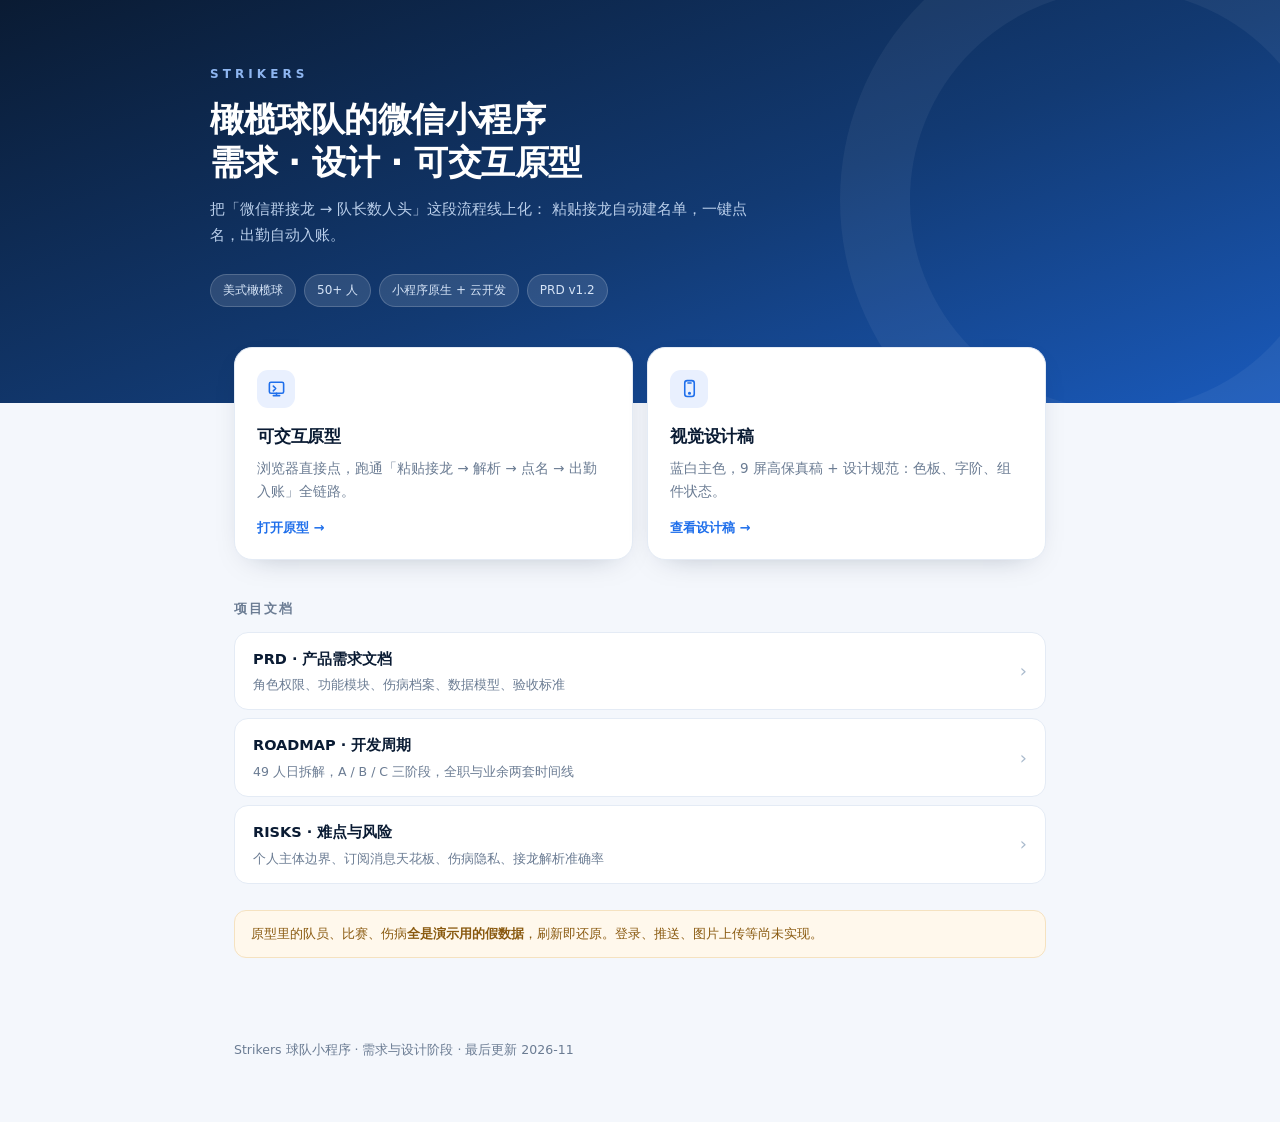
==== index.html @ 8748aaa1 "docs: 增加项目落地页（原型 / 设计稿 / 文档入口）" ====
<!DOCTYPE html>
<html lang="zh-CN">
<head>
<meta charset="utf-8">
<meta name="viewport" content="width=device-width,initial-scale=1">
<meta name="theme-color" content="#0A1B33">
<title>Strikers 球队小程序 · 项目首页</title>
<style>
  :root{
    --ink:#0A1B33; --blue:#1F6FEB; --blue-l:#E9F0FE; --bg:#F4F7FC;
    --muted:#6B7C93; --line:#E4EBF5; --white:#fff;
  }
  *{box-sizing:border-box;margin:0;padding:0}
  body{
    font:15px/1.7 -apple-system,"PingFang SC","Microsoft YaHei",system-ui,sans-serif;
    color:var(--ink); background:var(--bg); -webkit-font-smoothing:antialiased;
  }
  .hero{
    background:linear-gradient(160deg,#0A1B33 0%,#123A73 55%,#1F6FEB 130%);
    color:#fff; padding:64px 24px 96px; position:relative; overflow:hidden;
  }
  .hero::after{
    content:""; position:absolute; right:-120px; top:-80px; width:420px; height:420px;
    border-radius:50%; border:70px solid rgba(255,255,255,.05);
  }
  .wrap{max-width:860px;margin:0 auto;position:relative;z-index:1}
  .brand{font-size:12px;letter-spacing:.34em;color:#8FB6F0;font-weight:700;margin-bottom:14px}
  h1{font-size:34px;line-height:1.25;letter-spacing:-.5px}
  .sub{margin-top:14px;color:#B9CEEA;font-size:15px;max-width:560px}
  .meta{margin-top:26px;display:flex;gap:8px;flex-wrap:wrap}
  .pill{
    font-size:12px;padding:5px 12px;border-radius:999px;
    background:rgba(255,255,255,.12);border:1px solid rgba(255,255,255,.18);color:#D6E4F7;
  }
  main{max-width:860px;margin:-56px auto 0;padding:0 24px 80px;position:relative;z-index:2}
  .grid{display:grid;gap:14px;grid-template-columns:1fr 1fr}
  @media(max-width:640px){.grid{grid-template-columns:1fr}h1{font-size:26px}.hero{padding:48px 20px 88px}}

  a.card{
    display:block;background:var(--white);border-radius:18px;padding:22px 22px 20px;
    text-decoration:none;color:inherit;border:1px solid var(--line);
    box-shadow:0 10px 30px -18px rgba(10,27,51,.35);
    transition:transform .16s ease,box-shadow .16s ease,border-color .16s ease;
  }
  a.card:hover{transform:translateY(-2px);border-color:#C9DBF6;box-shadow:0 16px 34px -18px rgba(31,111,235,.42)}
  .ico{
    width:38px;height:38px;border-radius:11px;background:var(--blue-l);color:var(--blue);
    display:flex;align-items:center;justify-content:center;margin-bottom:14px;
  }
  .ico svg{width:19px;height:19px}
  .card h2{font-size:17px;letter-spacing:-.2px}
  .card p{color:var(--muted);font-size:13.5px;margin-top:6px}
  .go{margin-top:14px;color:var(--blue);font-size:13px;font-weight:600}
  .go span{display:inline-block;transition:transform .16s ease}
  a.card:hover .go span{transform:translateX(3px)}

  .sec{margin-top:38px}
  .sec h3{font-size:13px;letter-spacing:.16em;color:var(--muted);font-weight:700;margin-bottom:12px}
  .doc{
    display:flex;align-items:center;justify-content:space-between;gap:12px;
    background:var(--white);border:1px solid var(--line);border-radius:14px;
    padding:14px 18px;text-decoration:none;color:inherit;margin-bottom:8px;
  }
  .doc:hover{border-color:#C9DBF6}
  .doc b{font-size:14.5px;font-weight:600}
  .doc small{display:block;color:var(--muted);font-size:12.5px;font-weight:400;margin-top:2px}
  .doc .arw{color:#A9BACD;font-size:18px}

  footer{max-width:860px;margin:0 auto;padding:0 24px 60px;color:var(--muted);font-size:12.5px;line-height:1.9}
  .note{
    background:#FFF8EC;border:1px solid #F5E2C0;color:#8A5A10;
    border-radius:12px;padding:12px 16px;font-size:13px;margin-top:26px;
  }
</style>
</head>
<body>

<header class="hero">
  <div class="wrap">
    <div class="brand">STRIKERS</div>
    <h1>橄榄球队的微信小程序<br>需求 · 设计 · 可交互原型</h1>
    <p class="sub">
      把「微信群接龙 → 队长数人头」这段流程线上化：
      粘贴接龙自动建名单，一键点名，出勤自动入账。
    </p>
    <div class="meta">
      <span class="pill">美式橄榄球</span>
      <span class="pill">50+ 人</span>
      <span class="pill">小程序原生 + 云开发</span>
      <span class="pill">PRD v1.2</span>
    </div>
  </div>
</header>

<main>
  <div class="grid">
    <a class="card" href="prototype/index.html">
      <div class="ico">
        <svg viewBox="0 0 24 24" fill="none" stroke="currentColor" stroke-width="2" stroke-linecap="round" stroke-linejoin="round">
          <rect x="3" y="4" width="18" height="14" rx="2"/><path d="M8 21h8M12 18v3"/><path d="M8 9l3 3-3 3"/>
        </svg>
      </div>
      <h2>可交互原型</h2>
      <p>浏览器直接点，跑通「粘贴接龙 → 解析 → 点名 → 出勤入账」全链路。</p>
      <div class="go">打开原型 <span>→</span></div>
    </a>

    <a class="card" href="design/mockups.html">
      <div class="ico">
        <svg viewBox="0 0 24 24" fill="none" stroke="currentColor" stroke-width="2" stroke-linecap="round" stroke-linejoin="round">
          <rect x="6" y="2" width="12" height="20" rx="3"/><path d="M10 5h4"/><circle cx="12" cy="18" r="1"/>
        </svg>
      </div>
      <h2>视觉设计稿</h2>
      <p>蓝白主色，9 屏高保真稿 + 设计规范：色板、字阶、组件状态。</p>
      <div class="go">查看设计稿 <span>→</span></div>
    </a>
  </div>

  <div class="sec">
    <h3>项目文档</h3>
    <a class="doc" href="https://github.com/DA77ashyt/mini_strikers/blob/main/PRD.md">
      <span><b>PRD · 产品需求文档</b><small>角色权限、功能模块、伤病档案、数据模型、验收标准</small></span>
      <span class="arw">›</span>
    </a>
    <a class="doc" href="https://github.com/DA77ashyt/mini_strikers/blob/main/ROADMAP.md">
      <span><b>ROADMAP · 开发周期</b><small>49 人日拆解，A / B / C 三阶段，全职与业余两套时间线</small></span>
      <span class="arw">›</span>
    </a>
    <a class="doc" href="https://github.com/DA77ashyt/mini_strikers/blob/main/RISKS.md">
      <span><b>RISKS · 难点与风险</b><small>个人主体边界、订阅消息天花板、伤病隐私、接龙解析准确率</small></span>
      <span class="arw">›</span>
    </a>
  </div>

  <div class="note">
    原型里的队员、比赛、伤病<strong>全是演示用的假数据</strong>，刷新即还原。登录、推送、图片上传等尚未实现。
  </div>
</main>

<footer>
  Strikers 球队小程序 · 需求与设计阶段 · 最后更新 2026-11
</footer>

</body>
</html>
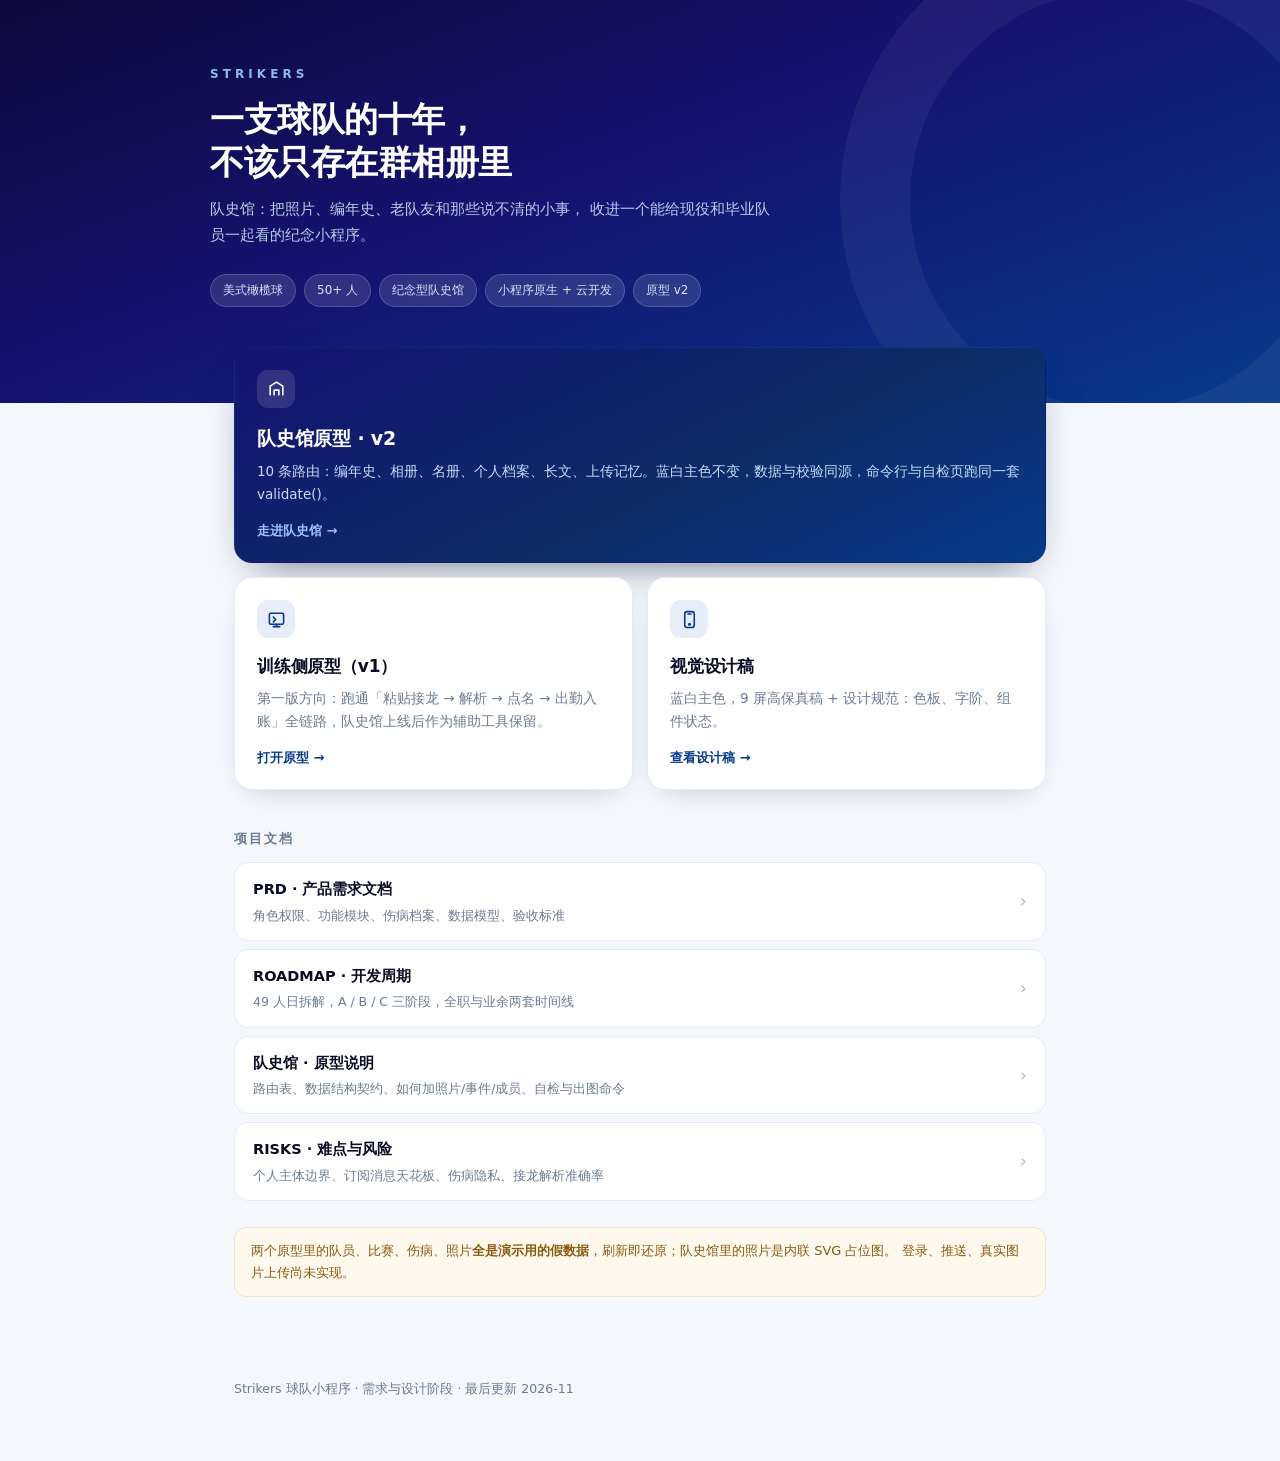
==== commit 30159fc3: "feat(memorial): 队史馆原型 v2（纪念版） - memorial/：10 条路由的原型 —— 队史馆 / 编年史 / 相册 / 照片详情 / 名册 / 个人档案 / 队史长文 / 我的" ====
--- a/index.html
+++ b/index.html
@@ -3,11 +3,11 @@
 <head>
 <meta charset="utf-8">
 <meta name="viewport" content="width=device-width,initial-scale=1">
-<meta name="theme-color" content="#0A1B33">
+<meta name="theme-color" content="#0B0A3D">
 <title>Strikers 球队小程序 · 项目首页</title>
 <style>
   :root{
-    --ink:#0A1B33; --blue:#1F6FEB; --blue-l:#E9F0FE; --bg:#F4F7FC;
+    --ink:#0A0B24; --blue:#073A8B; --blue-l:#E7EDF9; --bg:#F4F7FC;
     --muted:#6B7C93; --line:#E4EBF5; --white:#fff;
   }
   *{box-sizing:border-box;margin:0;padding:0}
@@ -16,7 +16,7 @@
     color:var(--ink); background:var(--bg); -webkit-font-smoothing:antialiased;
   }
   .hero{
-    background:linear-gradient(160deg,#0A1B33 0%,#123A73 55%,#1F6FEB 130%);
+    background:linear-gradient(160deg,#0B0A3D 0%,#141371 46%,#073A8B 100%);
     color:#fff; padding:64px 24px 96px; position:relative; overflow:hidden;
   }
   .hero::after{
@@ -53,6 +53,15 @@
   .go{margin-top:14px;color:var(--blue);font-size:13px;font-weight:600}
   .go span{display:inline-block;transition:transform .16s ease}
   a.card:hover .go span{transform:translateX(3px)}
+  a.card.wide{grid-column:1/-1}
+  a.card.on-dark{
+    background:linear-gradient(155deg,#141371 0%,#0D2B67 58%,#073A8B 100%);
+    border-color:transparent;color:#fff;box-shadow:0 18px 40px -22px rgba(10,27,51,.7);
+  }
+  a.card.on-dark h2{font-size:19px}
+  a.card.on-dark p{color:#C6DBF6}
+  a.card.on-dark .ico{background:rgba(255,255,255,.12);color:#fff}
+  a.card.on-dark .go{color:#9CC2FF}
 
   .sec{margin-top:38px}
   .sec h3{font-size:13px;letter-spacing:.16em;color:var(--muted);font-weight:700;margin-bottom:12px}
@@ -78,30 +87,42 @@
 <header class="hero">
   <div class="wrap">
     <div class="brand">STRIKERS</div>
-    <h1>橄榄球队的微信小程序<br>需求 · 设计 · 可交互原型</h1>
+    <h1>一支球队的十年，<br>不该只存在群相册里</h1>
     <p class="sub">
-      把「微信群接龙 → 队长数人头」这段流程线上化：
-      粘贴接龙自动建名单，一键点名，出勤自动入账。
+      队史馆：把照片、编年史、老队友和那些说不清的小事，
+      收进一个能给现役和毕业队员一起看的纪念小程序。
     </p>
     <div class="meta">
       <span class="pill">美式橄榄球</span>
       <span class="pill">50+ 人</span>
+      <span class="pill">纪念型队史馆</span>
       <span class="pill">小程序原生 + 云开发</span>
-      <span class="pill">PRD v1.2</span>
+      <span class="pill">原型 v2</span>
     </div>
   </div>
 </header>
 
 <main>
   <div class="grid">
+    <a class="card wide on-dark" href="memorial/index.html">
+      <div class="ico">
+        <svg viewBox="0 0 24 24" fill="none" stroke="currentColor" stroke-width="2" stroke-linecap="round" stroke-linejoin="round">
+          <path d="M4 20V9l8-5 8 5v11"/><path d="M9 20v-6h6v6"/>
+        </svg>
+      </div>
+      <h2>队史馆原型 · v2</h2>
+      <p>10 条路由：编年史、相册、名册、个人档案、长文、上传记忆。蓝白主色不变，数据与校验同源，命令行与自检页跑同一套 validate()。</p>
+      <div class="go">走进队史馆 <span>→</span></div>
+    </a>
+
     <a class="card" href="prototype/index.html">
       <div class="ico">
         <svg viewBox="0 0 24 24" fill="none" stroke="currentColor" stroke-width="2" stroke-linecap="round" stroke-linejoin="round">
           <rect x="3" y="4" width="18" height="14" rx="2"/><path d="M8 21h8M12 18v3"/><path d="M8 9l3 3-3 3"/>
         </svg>
       </div>
-      <h2>可交互原型</h2>
-      <p>浏览器直接点，跑通「粘贴接龙 → 解析 → 点名 → 出勤入账」全链路。</p>
+      <h2>训练侧原型（v1）</h2>
+      <p>第一版方向：跑通「粘贴接龙 → 解析 → 点名 → 出勤入账」全链路，队史馆上线后作为辅助工具保留。</p>
       <div class="go">打开原型 <span>→</span></div>
     </a>
 
@@ -127,6 +148,10 @@
       <span><b>ROADMAP · 开发周期</b><small>49 人日拆解，A / B / C 三阶段，全职与业余两套时间线</small></span>
       <span class="arw">›</span>
     </a>
+    <a class="doc" href="memorial/README.md">
+      <span><b>队史馆 · 原型说明</b><small>路由表、数据结构契约、如何加照片/事件/成员、自检与出图命令</small></span>
+      <span class="arw">›</span>
+    </a>
     <a class="doc" href="https://github.com/DA77ashyt/mini_strikers/blob/main/RISKS.md">
       <span><b>RISKS · 难点与风险</b><small>个人主体边界、订阅消息天花板、伤病隐私、接龙解析准确率</small></span>
       <span class="arw">›</span>
@@ -134,7 +159,8 @@
   </div>
 
   <div class="note">
-    原型里的队员、比赛、伤病<strong>全是演示用的假数据</strong>，刷新即还原。登录、推送、图片上传等尚未实现。
+    两个原型里的队员、比赛、伤病、照片<strong>全是演示用的假数据</strong>，刷新即还原；队史馆里的照片是内联 SVG 占位图。
+    登录、推送、真实图片上传尚未实现。
   </div>
 </main>
 
